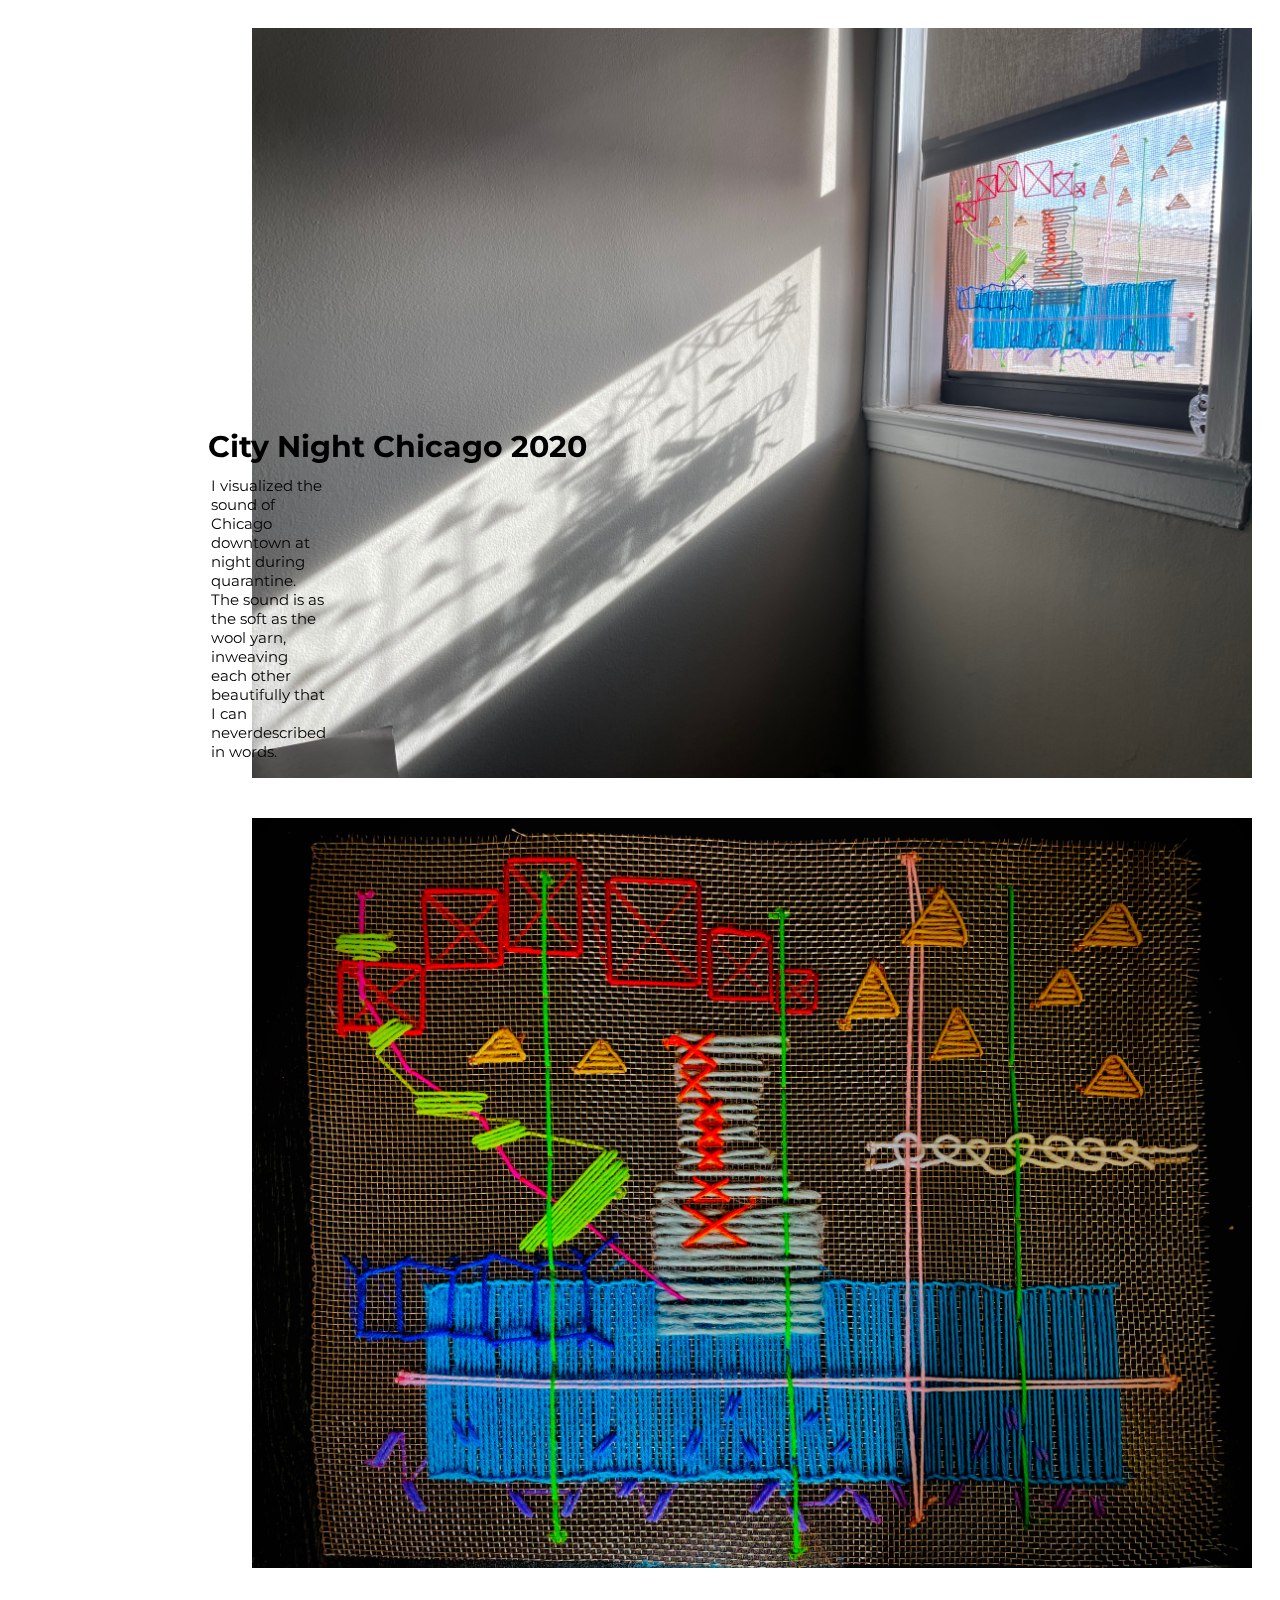
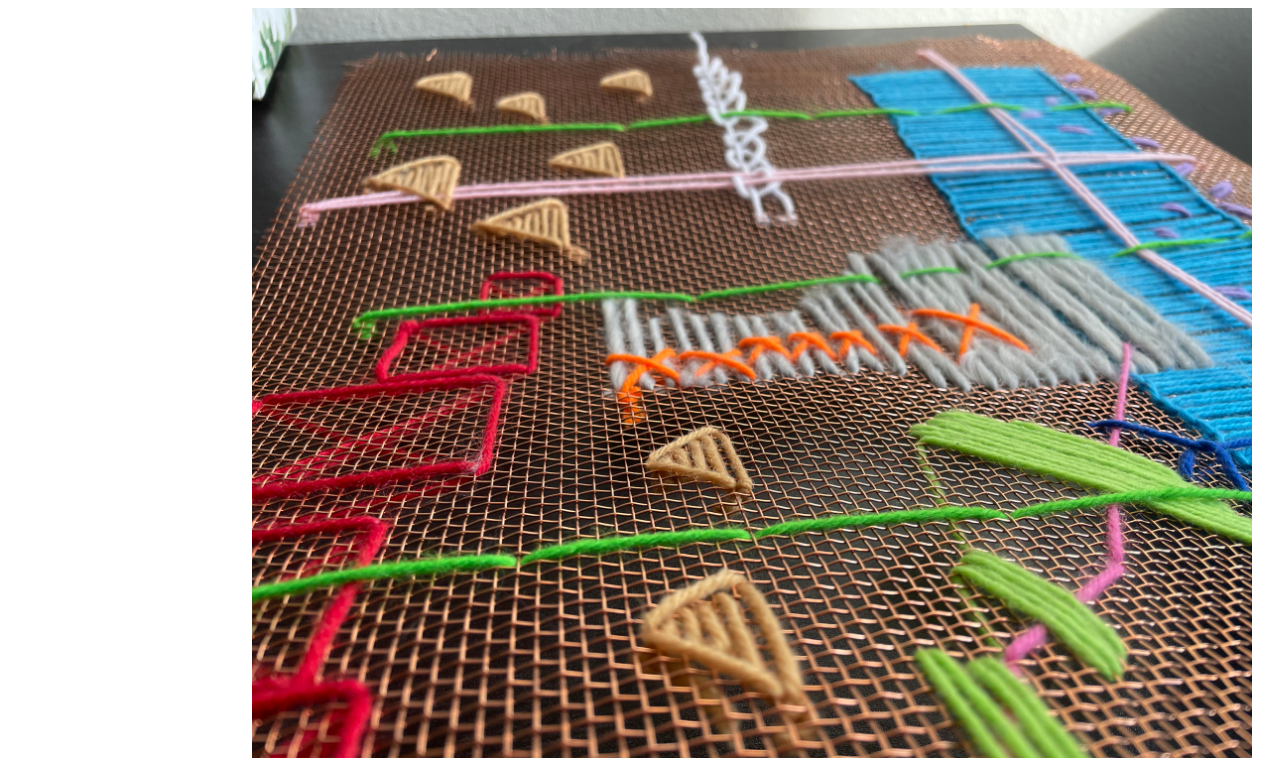
==== fiber.1.html @ bbf3d749 "Add files via upload" ====
<html>
<link rel="preconnect" href="https://fonts.googleapis.com">
<link rel="preconnect" href="https://fonts.gstatic.com" crossorigin>
<link href="https://fonts.googleapis.com/css2?family=Montserrat:wght@500&display=swap" rel="stylesheet">

<left>
<h1>City Night Chicago 2020</h1>
</left>
<p>
  I visualized the sound of Chicago downtown at night during quarantine.
  The sound is as the soft as the wool yarn, inweaving each other beautifully that I can neverdescribed in words.
</p>



<div class="pic1">
  <img src="web material/Fiber/pj2.1.jpg" alt="pj2" width="1000">
</div>

<br>

<div class="pic2">
  <img src="web material/Fiber/pj2.2.jpg" alt="pj2" width="1000">
</div>

<br>

<div class="pic3">
  <img src="web material/Fiber/pj2.3.jpg" alt="pj2" width="1000">
</div>


<head>
<style>
h1{
  font-family: 'Montserrat', sans-serif;
  padding-left: 200;
  padding-right: 40;
  padding-top: 400;
  padding-bottom: 40px;
  font-size: 30px;
  position: fixed;
}

img {
  float: right;
  padding: 20px;
}


p{
  font-family: 'Montserrat', sans-serif;
  font-size: 15px;
  padding-right: 1310px;
  padding-left: 200px;
  padding-top: 450px;
  position: fixed;
  border: 3px solid transparent;
}






</style>
</head>
</html>
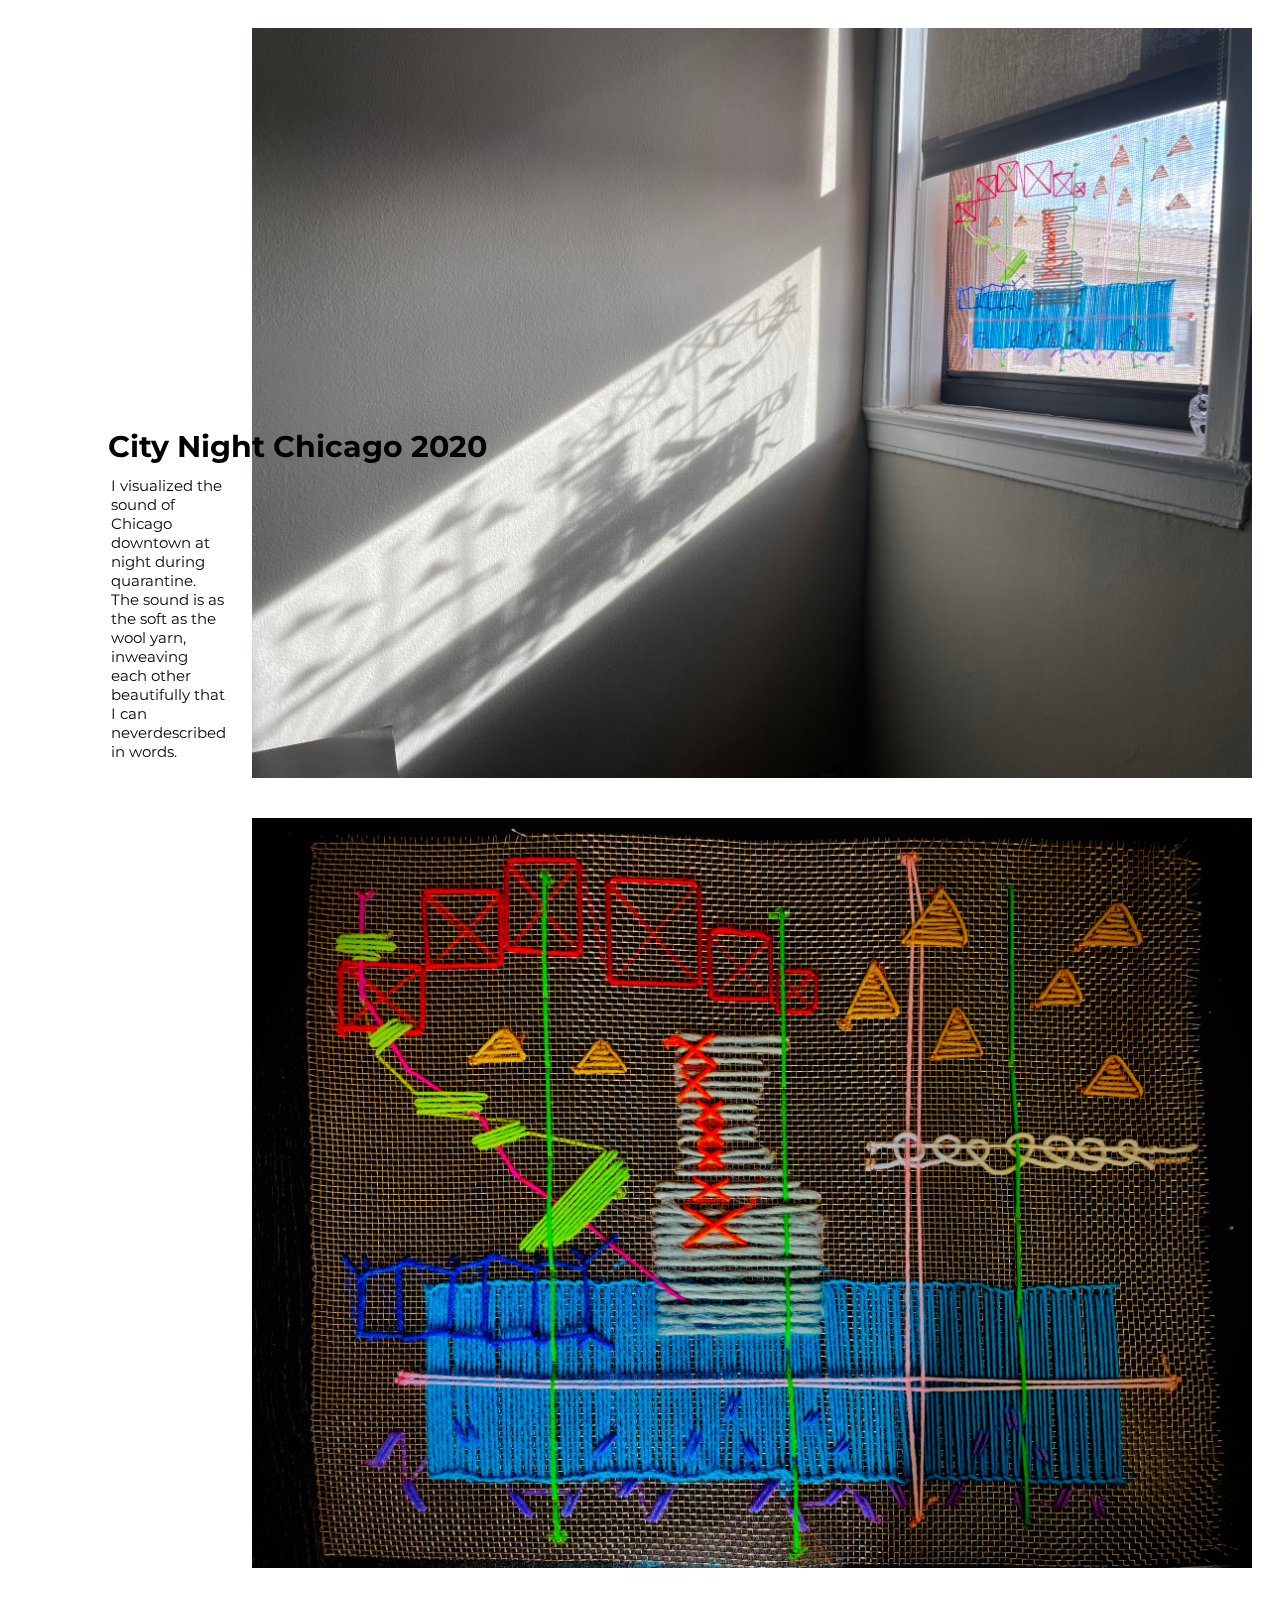
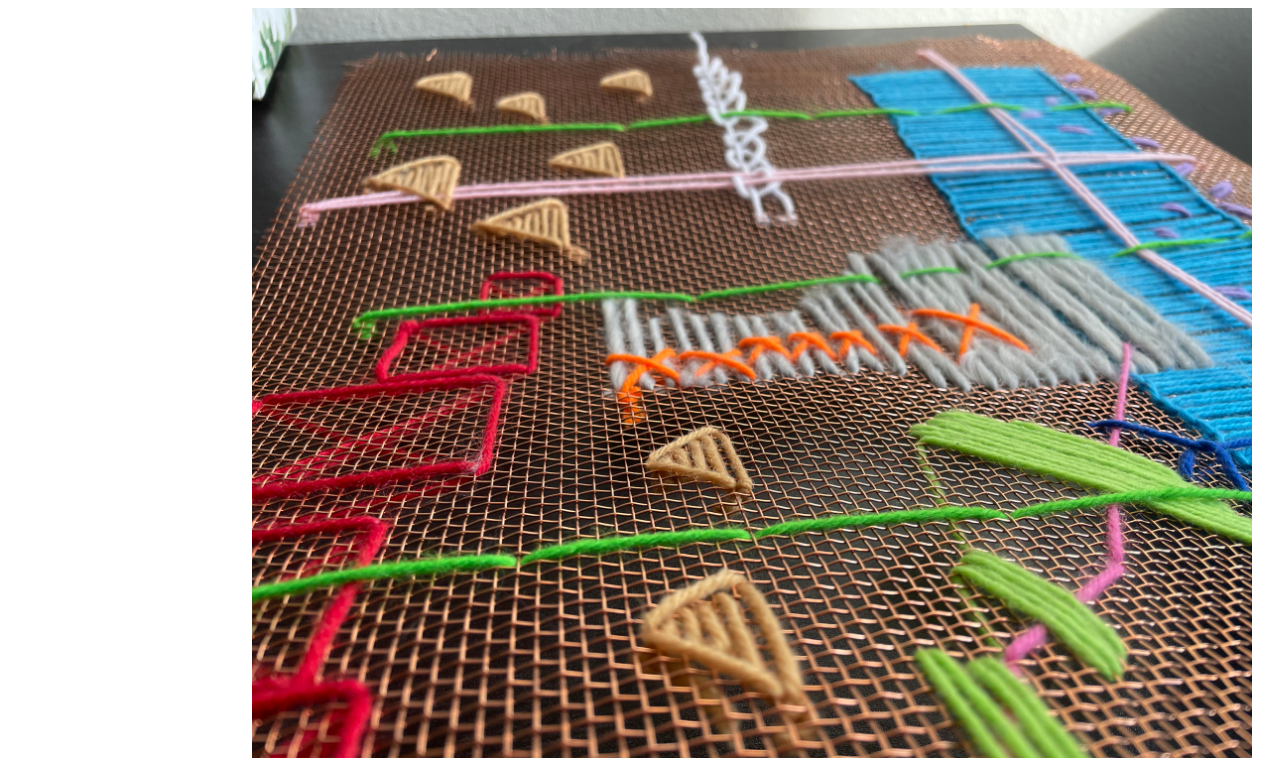
==== commit d70b6a9f: "Update fiber.1.html" ====
--- a/fiber.1.html
+++ b/fiber.1.html
@@ -34,7 +34,7 @@
 <style>
 h1{
   font-family: 'Montserrat', sans-serif;
-  padding-left: 200;
+  padding-left: 100;
   padding-right: 40;
   padding-top: 400;
   padding-bottom: 40px;
@@ -52,7 +52,7 @@
   font-family: 'Montserrat', sans-serif;
   font-size: 15px;
   padding-right: 1310px;
-  padding-left: 200px;
+  padding-left: 100px;
   padding-top: 450px;
   position: fixed;
   border: 3px solid transparent;
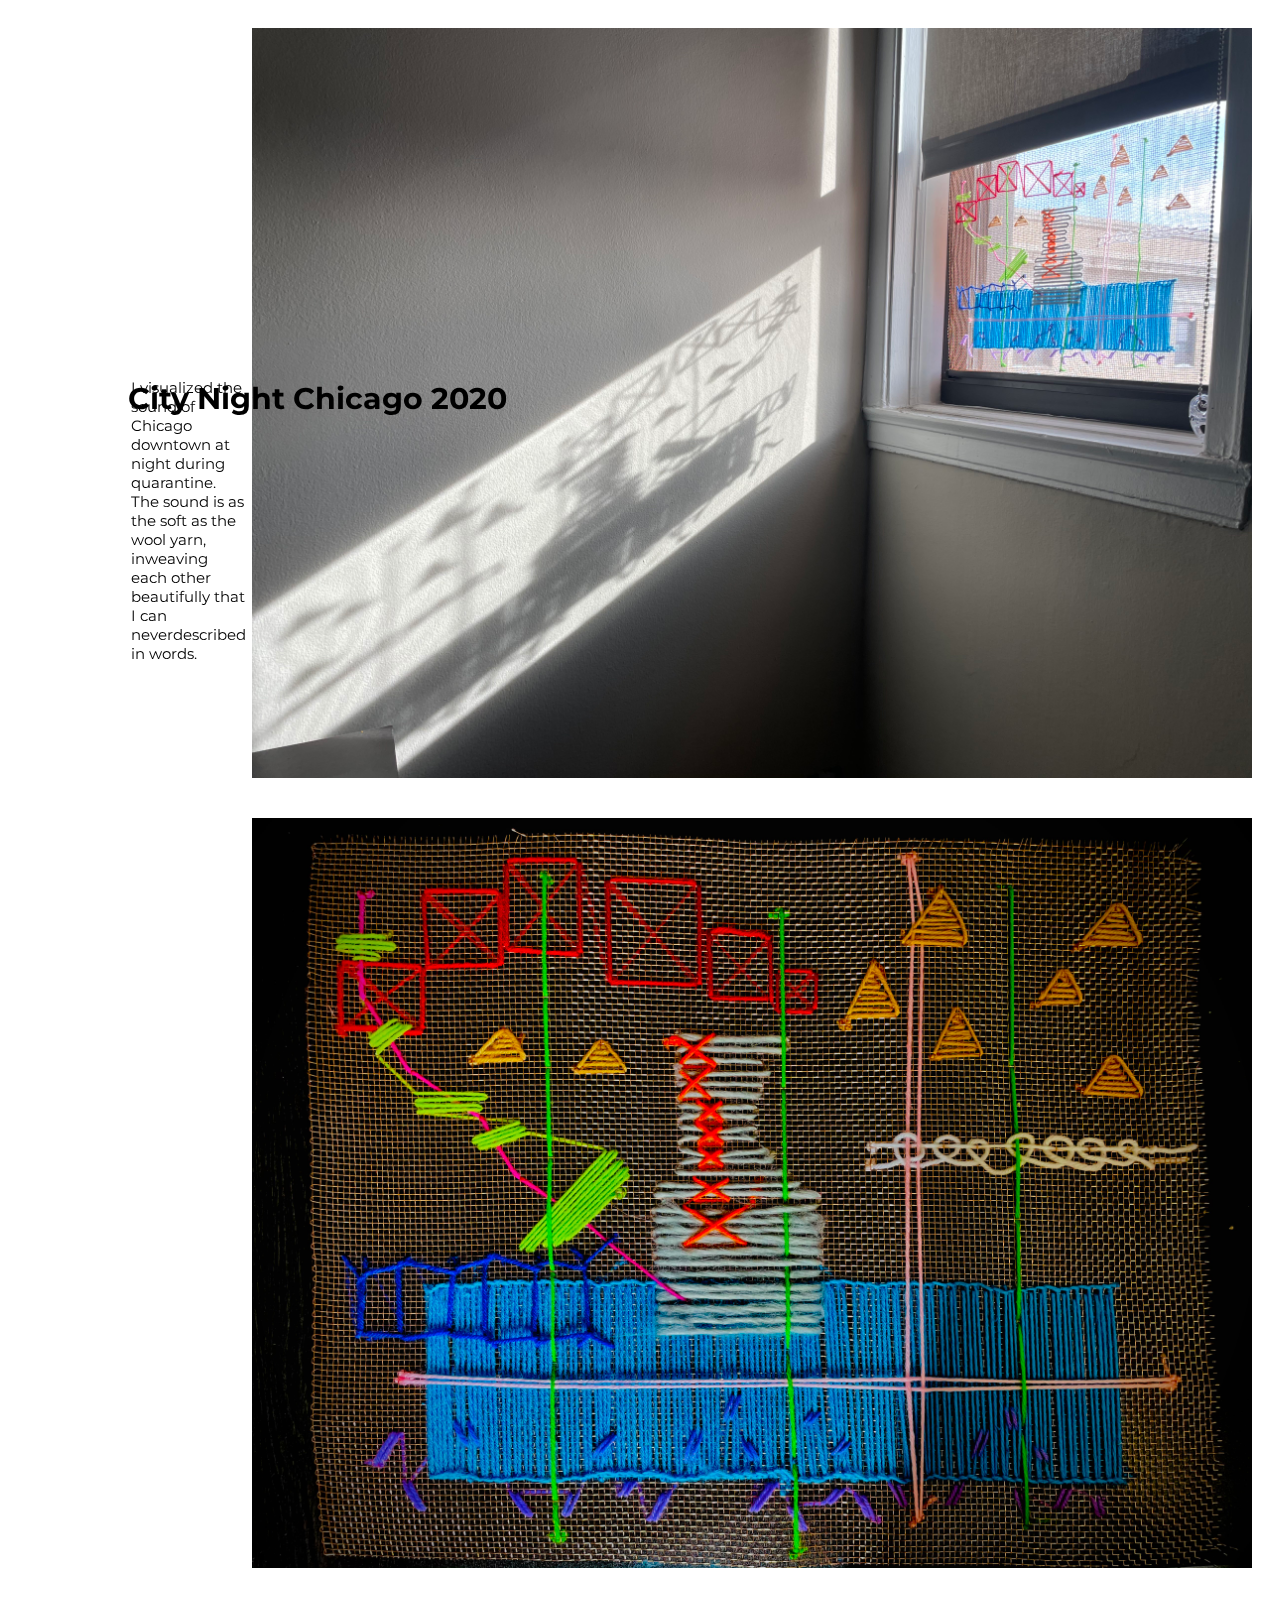
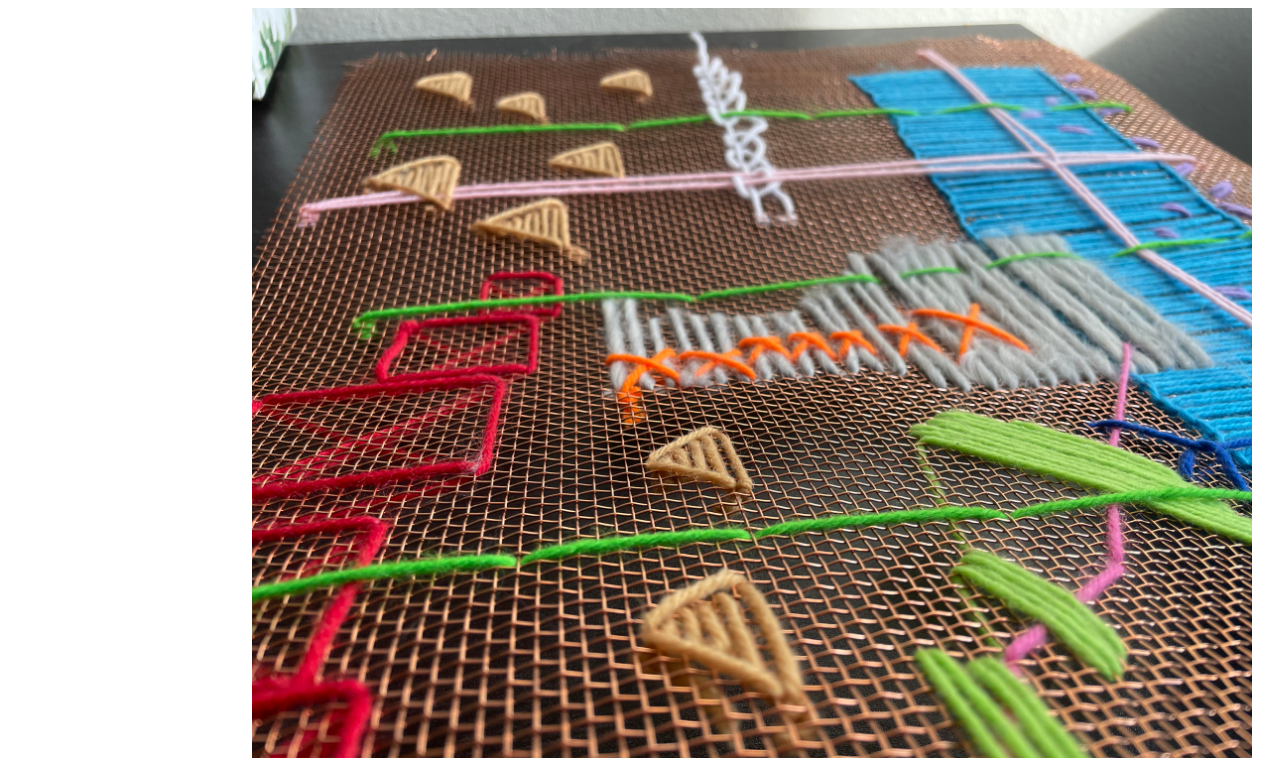
==== commit 34aefae0: "Update fiber.1.html" ====
--- a/fiber.1.html
+++ b/fiber.1.html
@@ -34,9 +34,9 @@
 <style>
 h1{
   font-family: 'Montserrat', sans-serif;
-  padding-left: 100;
+ left: 10%;
   padding-right: 40;
-  padding-top: 400;
+  top: 40%;
   padding-bottom: 40px;
   font-size: 30px;
   position: fixed;
@@ -52,8 +52,8 @@
   font-family: 'Montserrat', sans-serif;
   font-size: 15px;
   padding-right: 1310px;
-  padding-left: 100px;
-  padding-top: 450px;
+  left: 10%;
+  top: 40%;
   position: fixed;
   border: 3px solid transparent;
 }
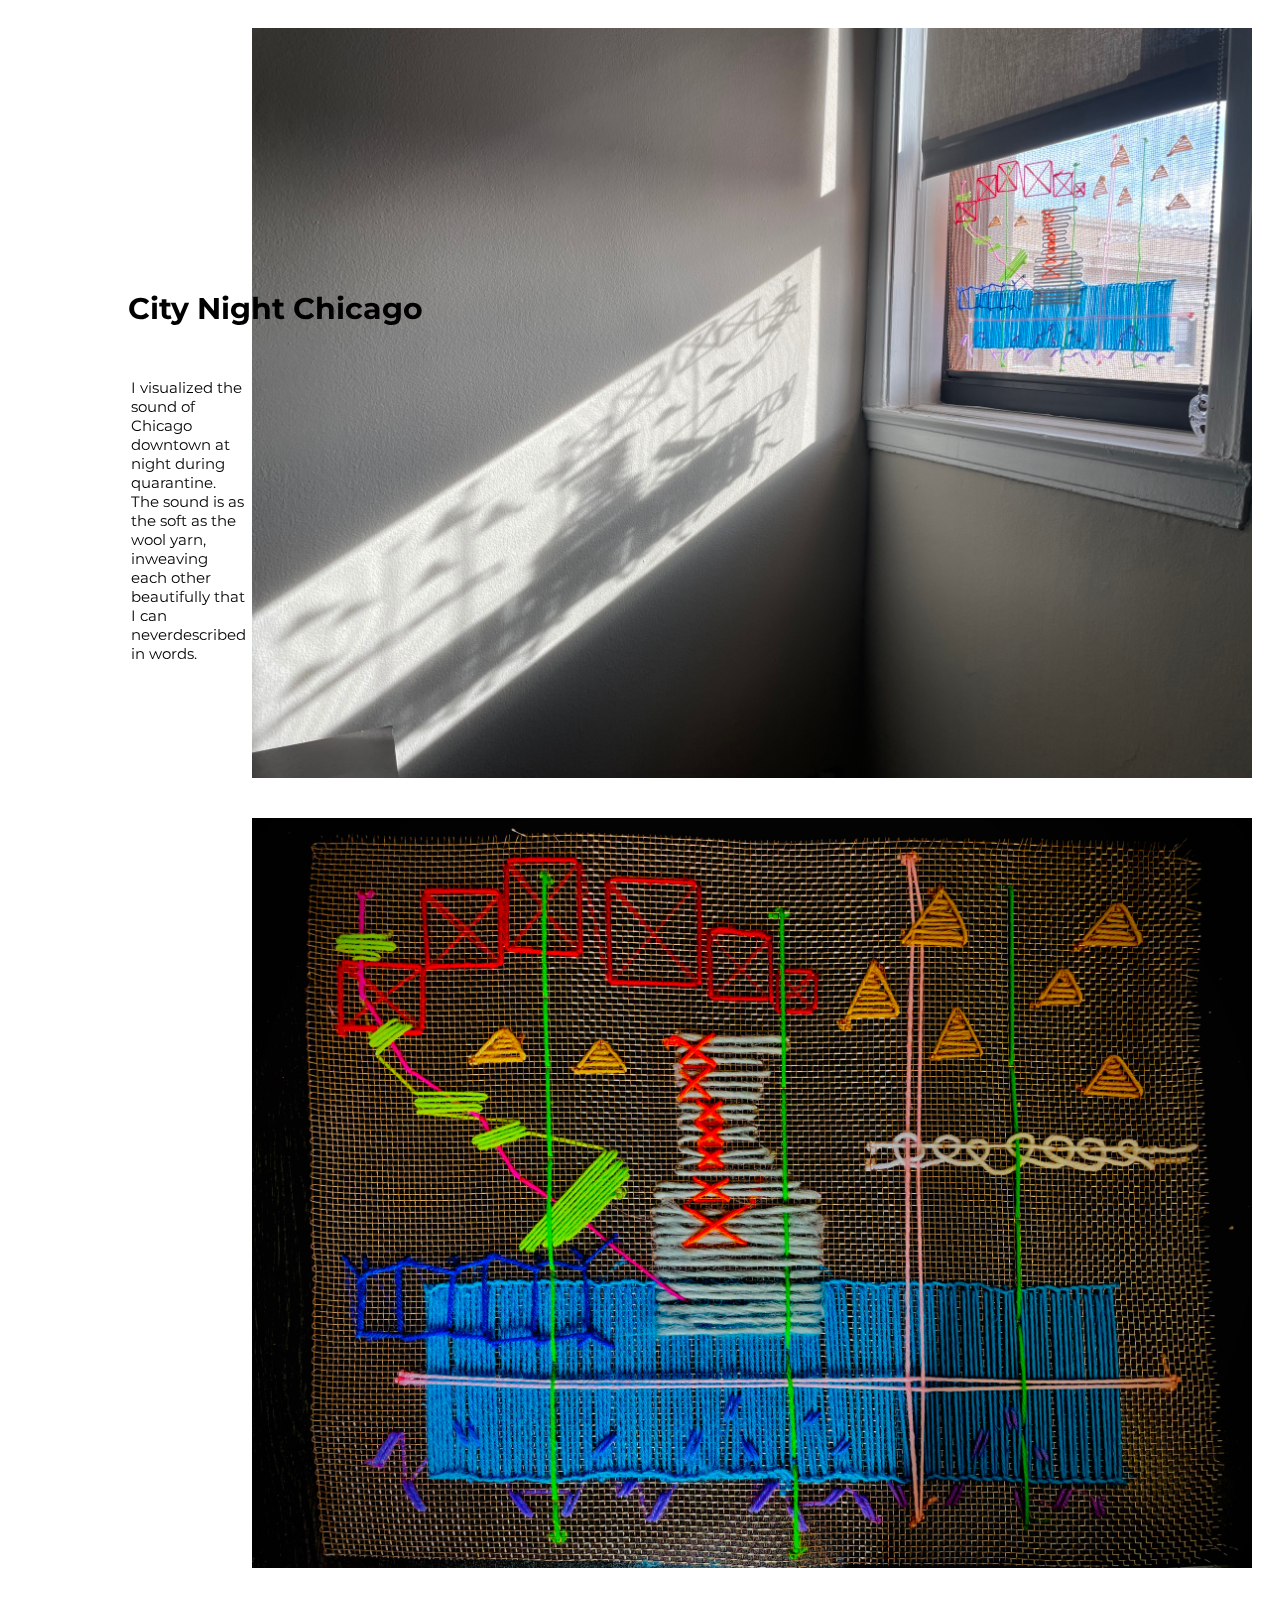
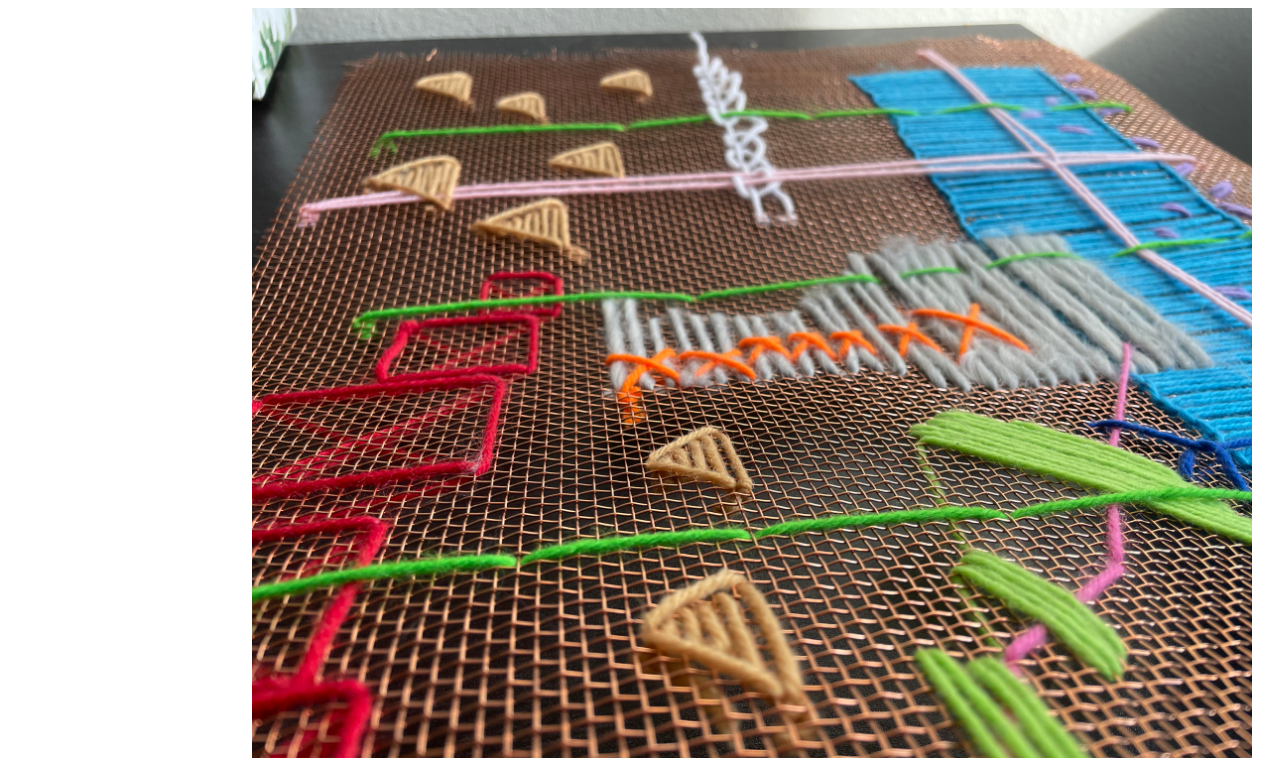
==== commit 99c5a353: "Update fiber.1.html" ====
--- a/fiber.1.html
+++ b/fiber.1.html
@@ -4,7 +4,7 @@
 <link href="https://fonts.googleapis.com/css2?family=Montserrat:wght@500&display=swap" rel="stylesheet">
 
 <left>
-<h1>City Night Chicago 2020</h1>
+<h1>City Night Chicago</h1>
 </left>
 <p>
   I visualized the sound of Chicago downtown at night during quarantine.
@@ -36,7 +36,7 @@
   font-family: 'Montserrat', sans-serif;
  left: 10%;
   padding-right: 40;
-  top: 40%;
+  top: 30%;
   padding-bottom: 40px;
   font-size: 30px;
   position: fixed;
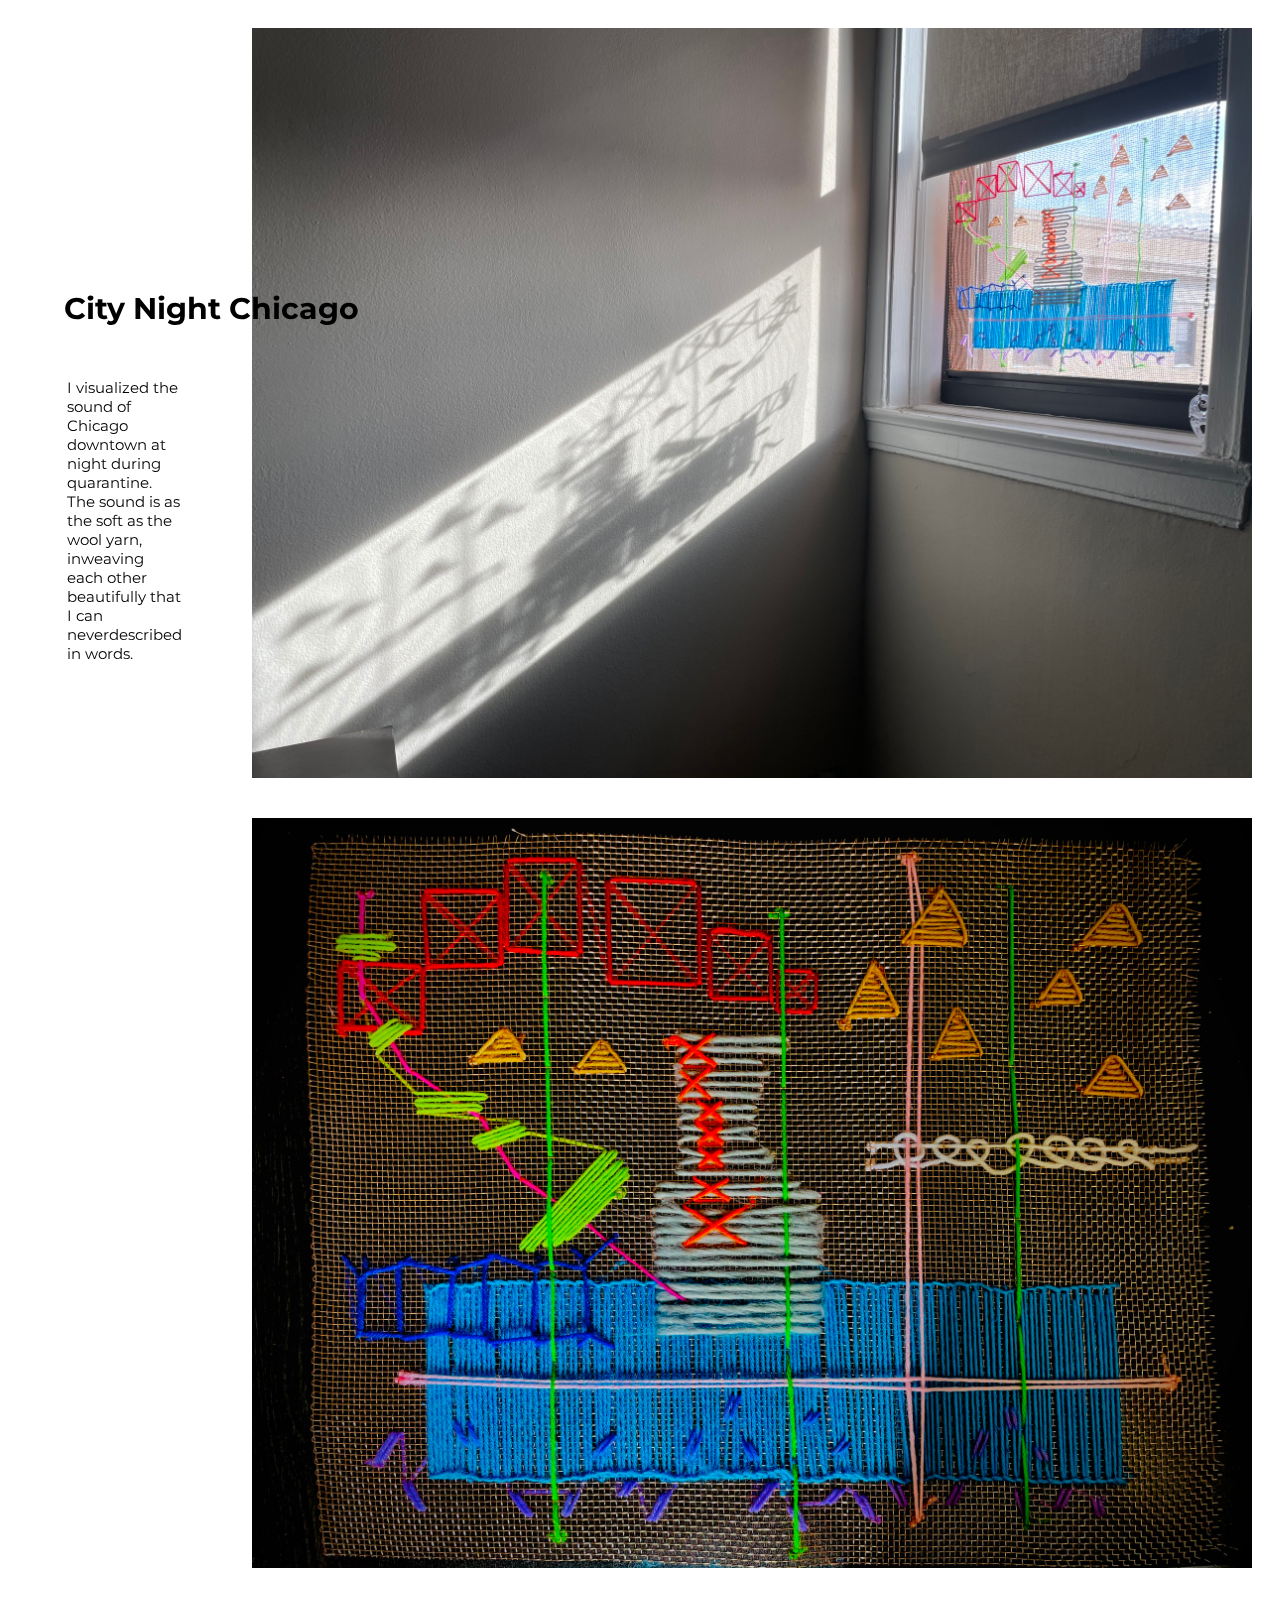
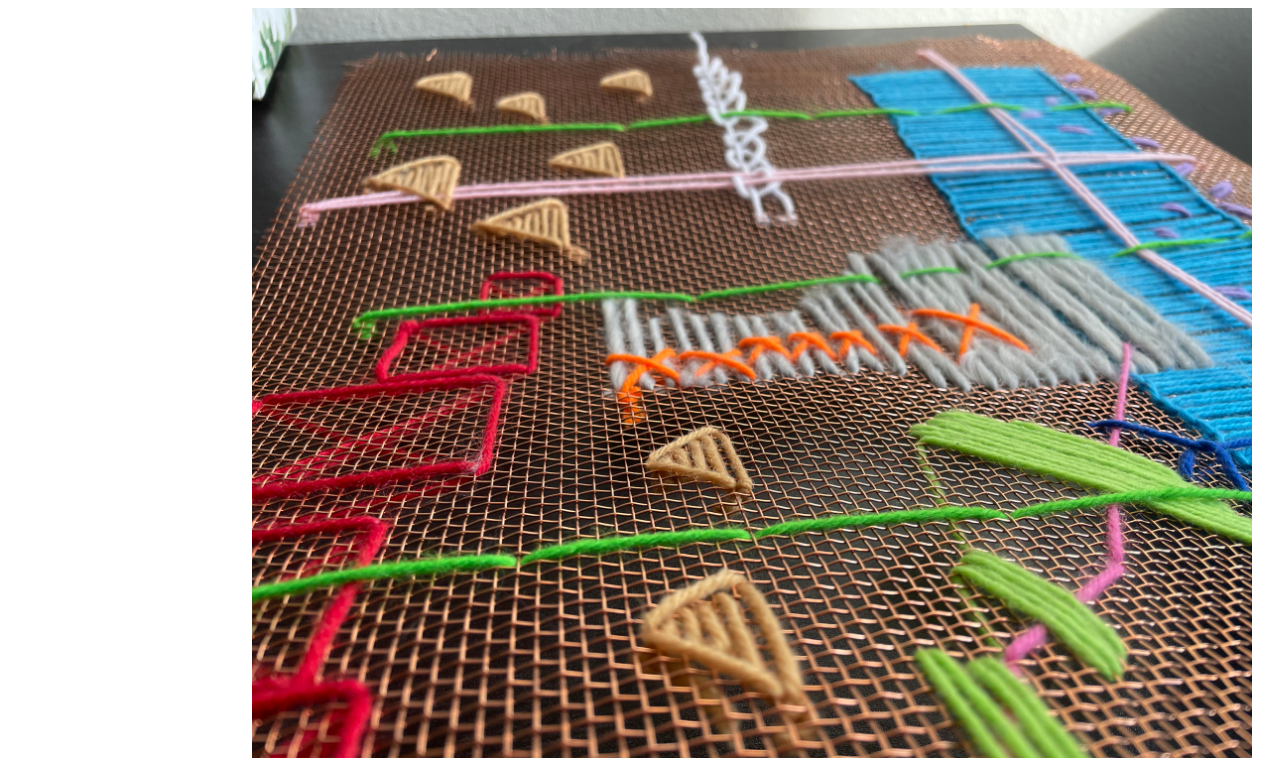
==== commit 8645d91e: "Update fiber.1.html" ====
--- a/fiber.1.html
+++ b/fiber.1.html
@@ -34,7 +34,7 @@
 <style>
 h1{
   font-family: 'Montserrat', sans-serif;
- left: 10%;
+ left: 5%;
   padding-right: 40;
   top: 30%;
   padding-bottom: 40px;
@@ -52,7 +52,7 @@
   font-family: 'Montserrat', sans-serif;
   font-size: 15px;
   padding-right: 1310px;
-  left: 10%;
+  left: 5%;
   top: 40%;
   position: fixed;
   border: 3px solid transparent;
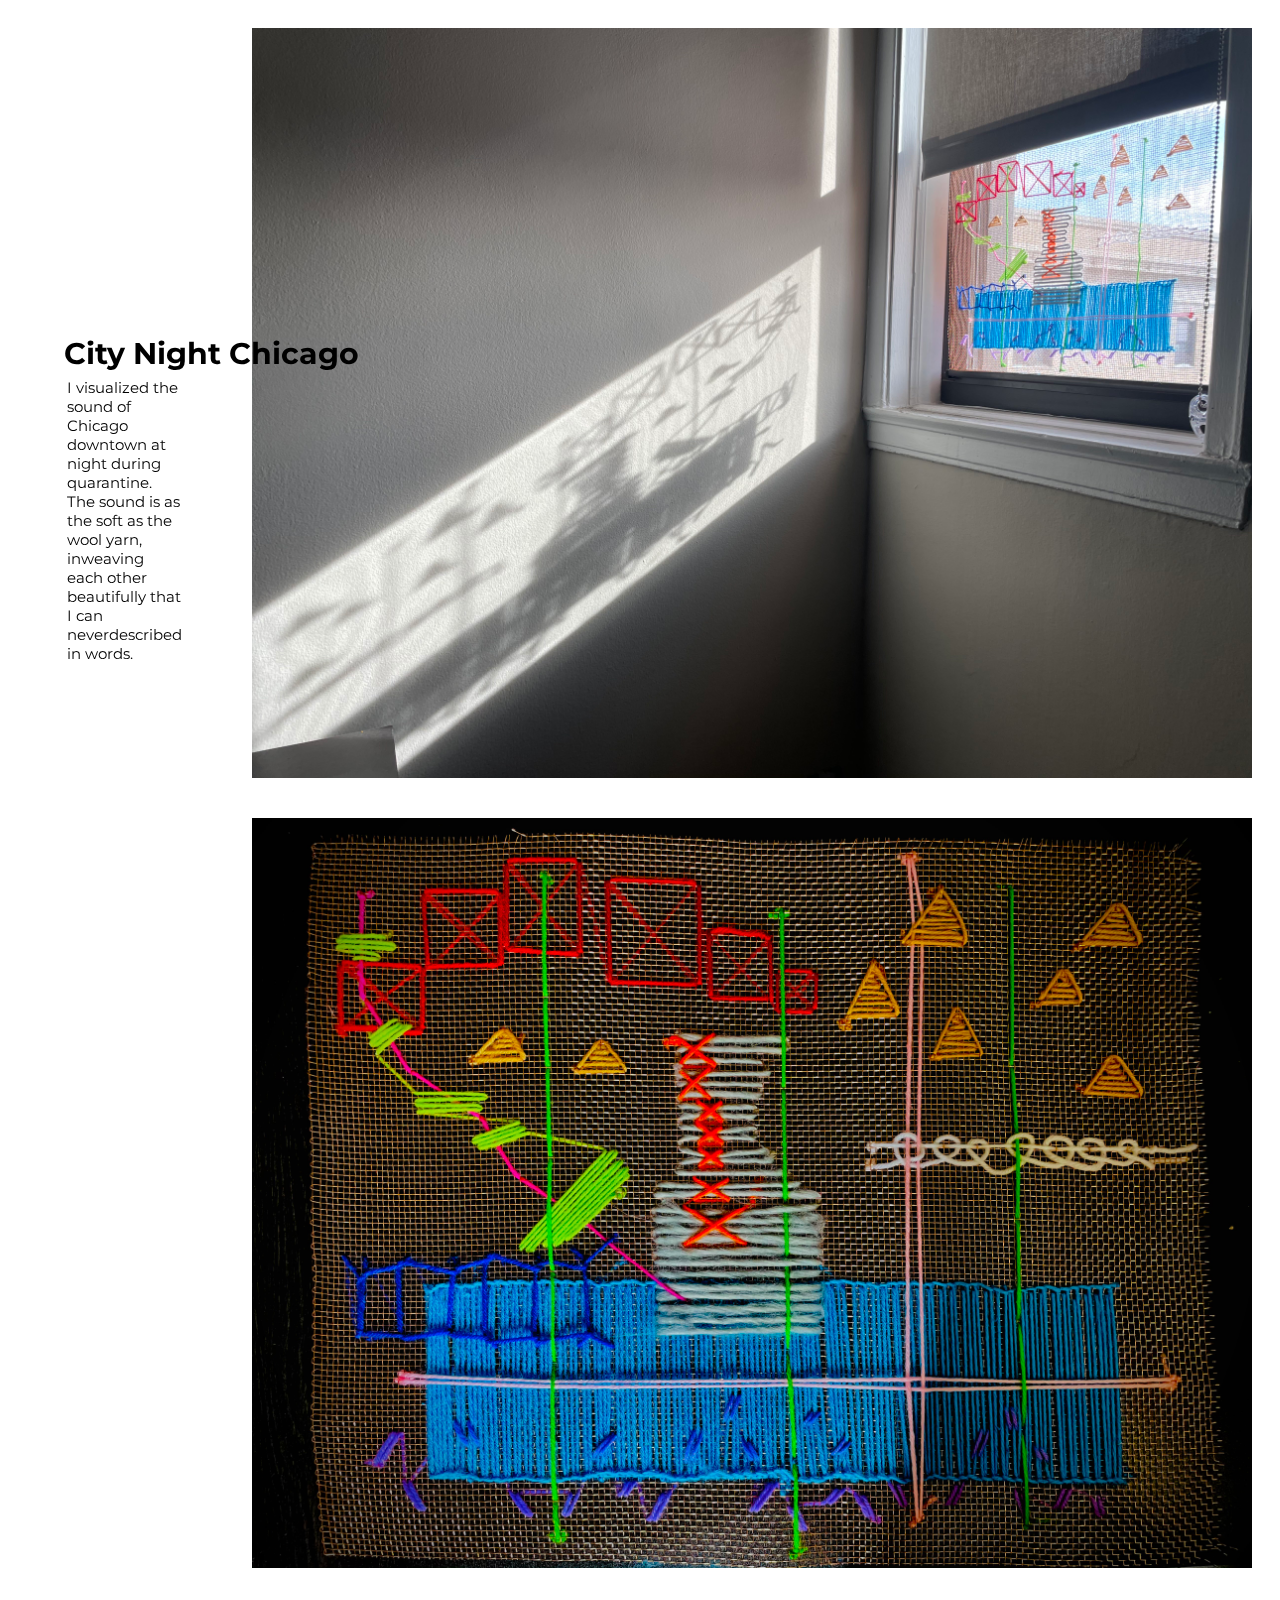
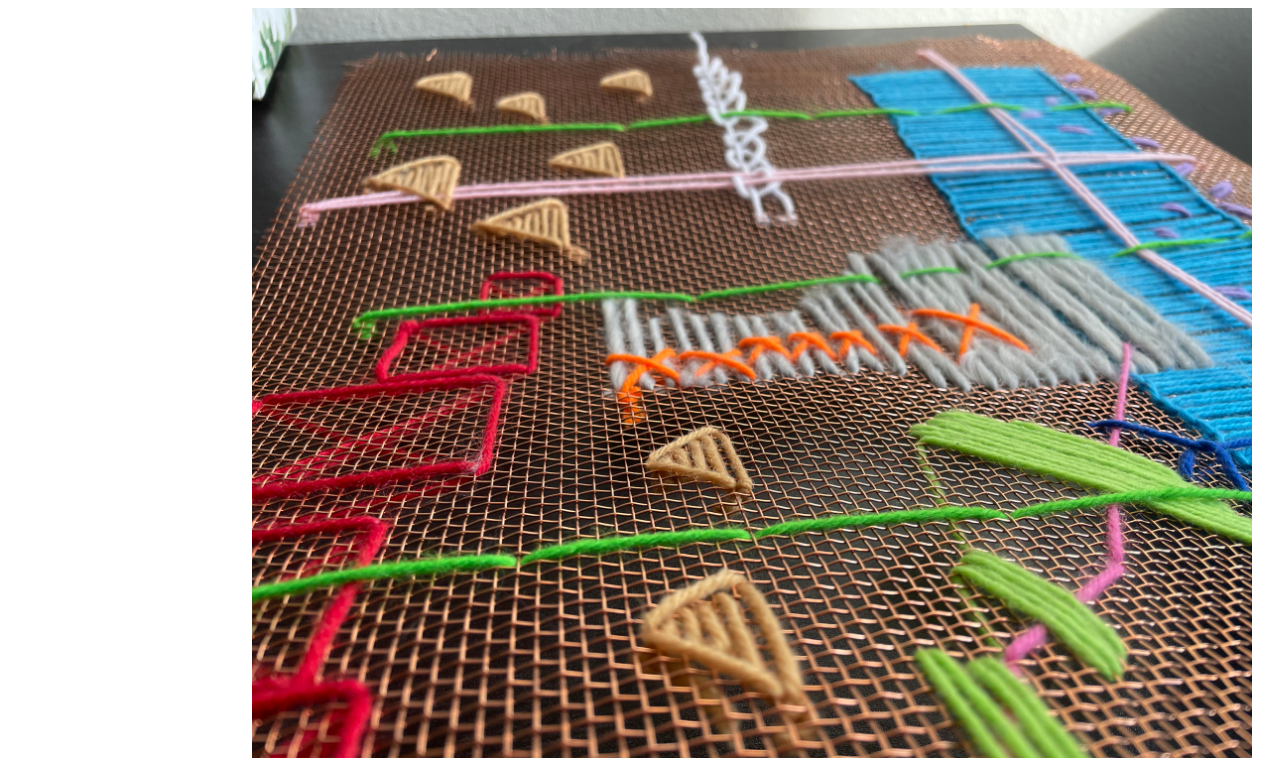
==== commit 98439625: "Update fiber.1.html" ====
--- a/fiber.1.html
+++ b/fiber.1.html
@@ -36,7 +36,7 @@
   font-family: 'Montserrat', sans-serif;
  left: 5%;
   padding-right: 40;
-  top: 30%;
+  top: 35%;
   padding-bottom: 40px;
   font-size: 30px;
   position: fixed;
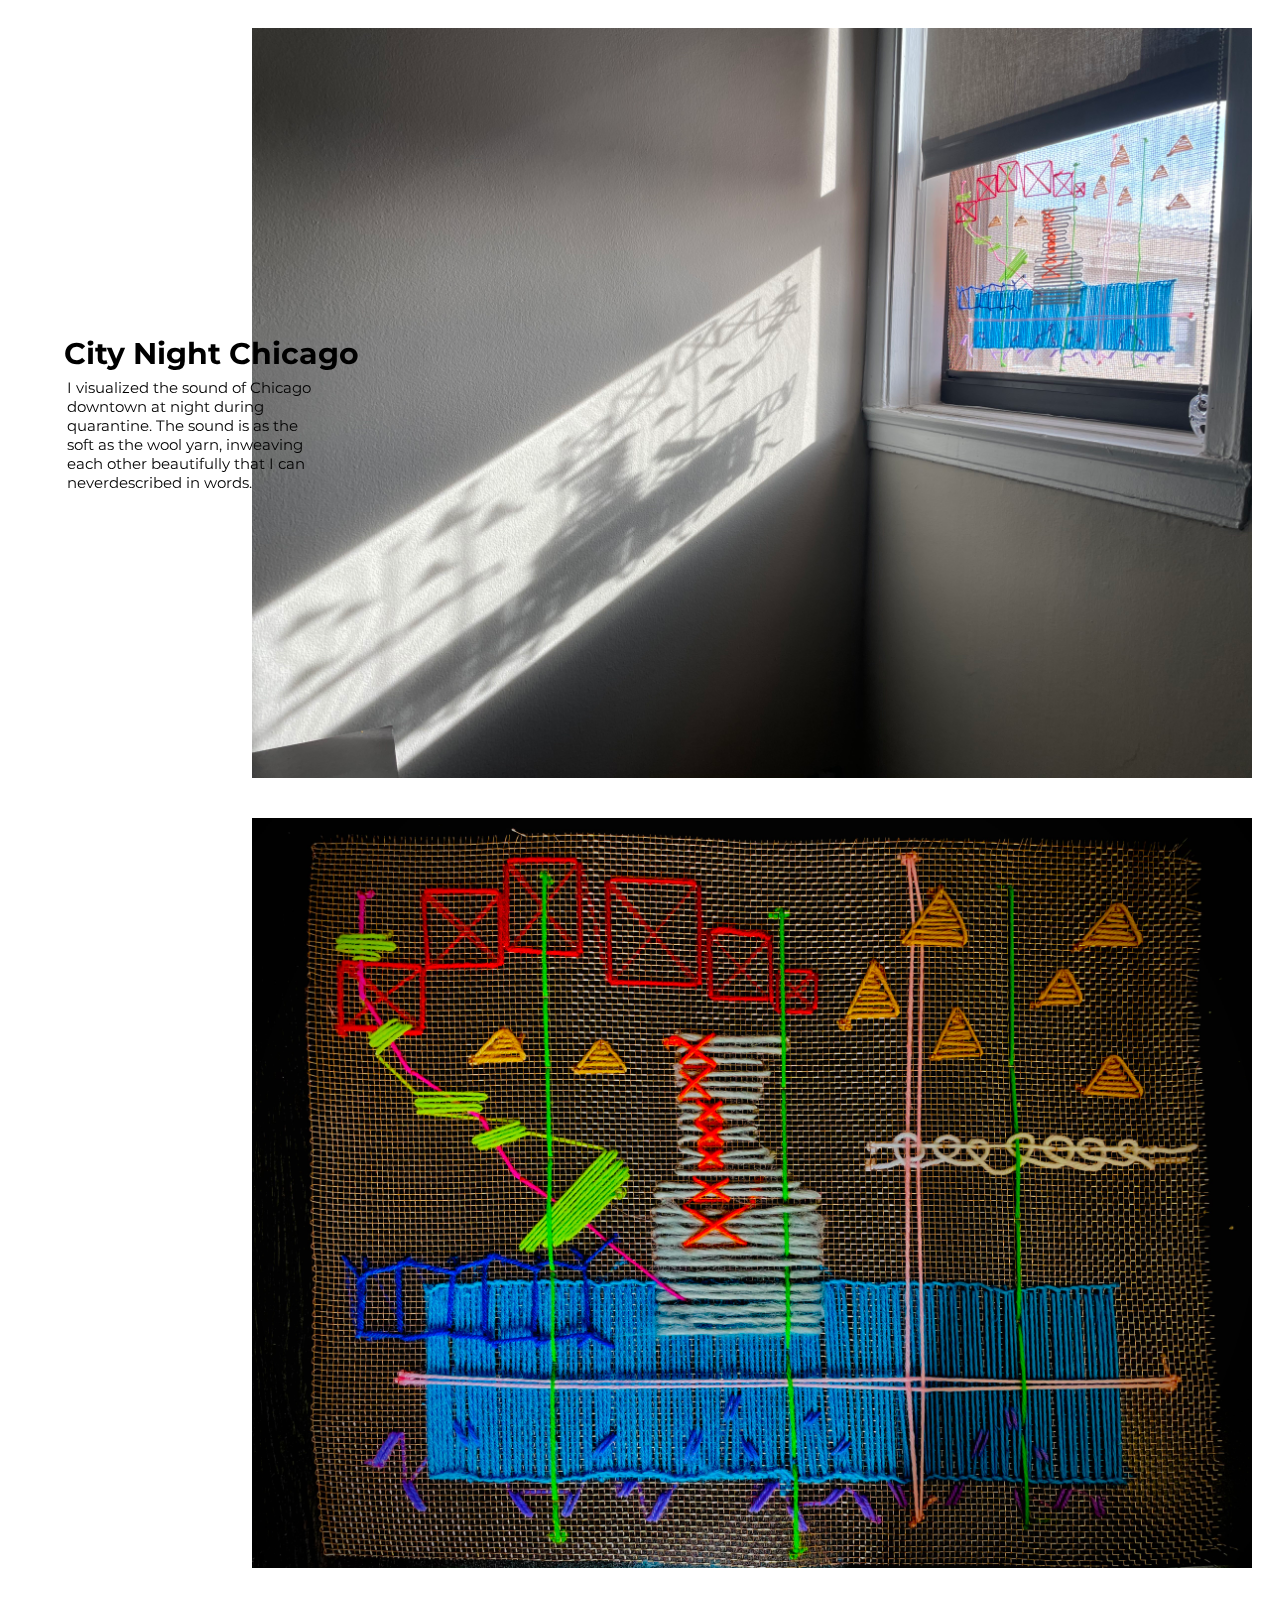
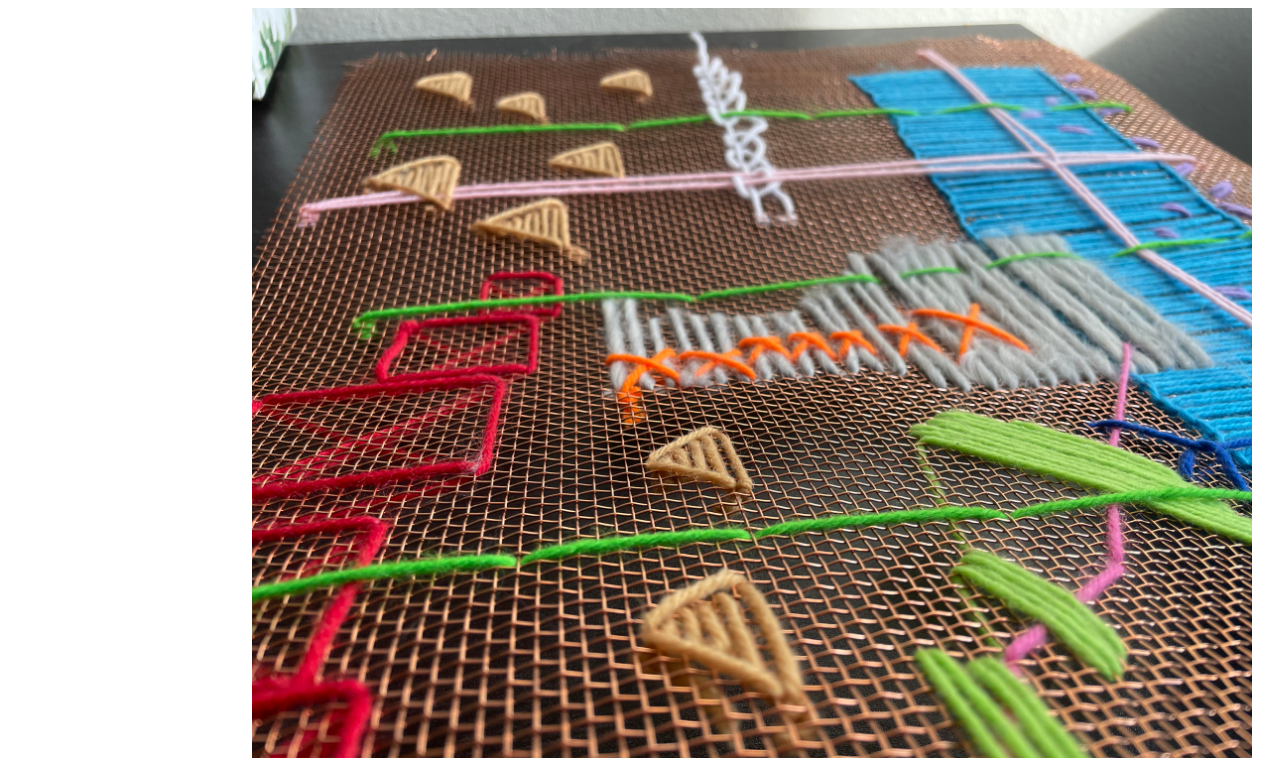
==== commit 426969a3: "Update fiber.1.html" ====
--- a/fiber.1.html
+++ b/fiber.1.html
@@ -35,7 +35,6 @@
 h1{
   font-family: 'Montserrat', sans-serif;
  left: 5%;
-  padding-right: 40;
   top: 35%;
   padding-bottom: 40px;
   font-size: 30px;
@@ -51,7 +50,7 @@
 p{
   font-family: 'Montserrat', sans-serif;
   font-size: 15px;
-  padding-right: 1310px;
+  right: 75%;
   left: 5%;
   top: 40%;
   position: fixed;
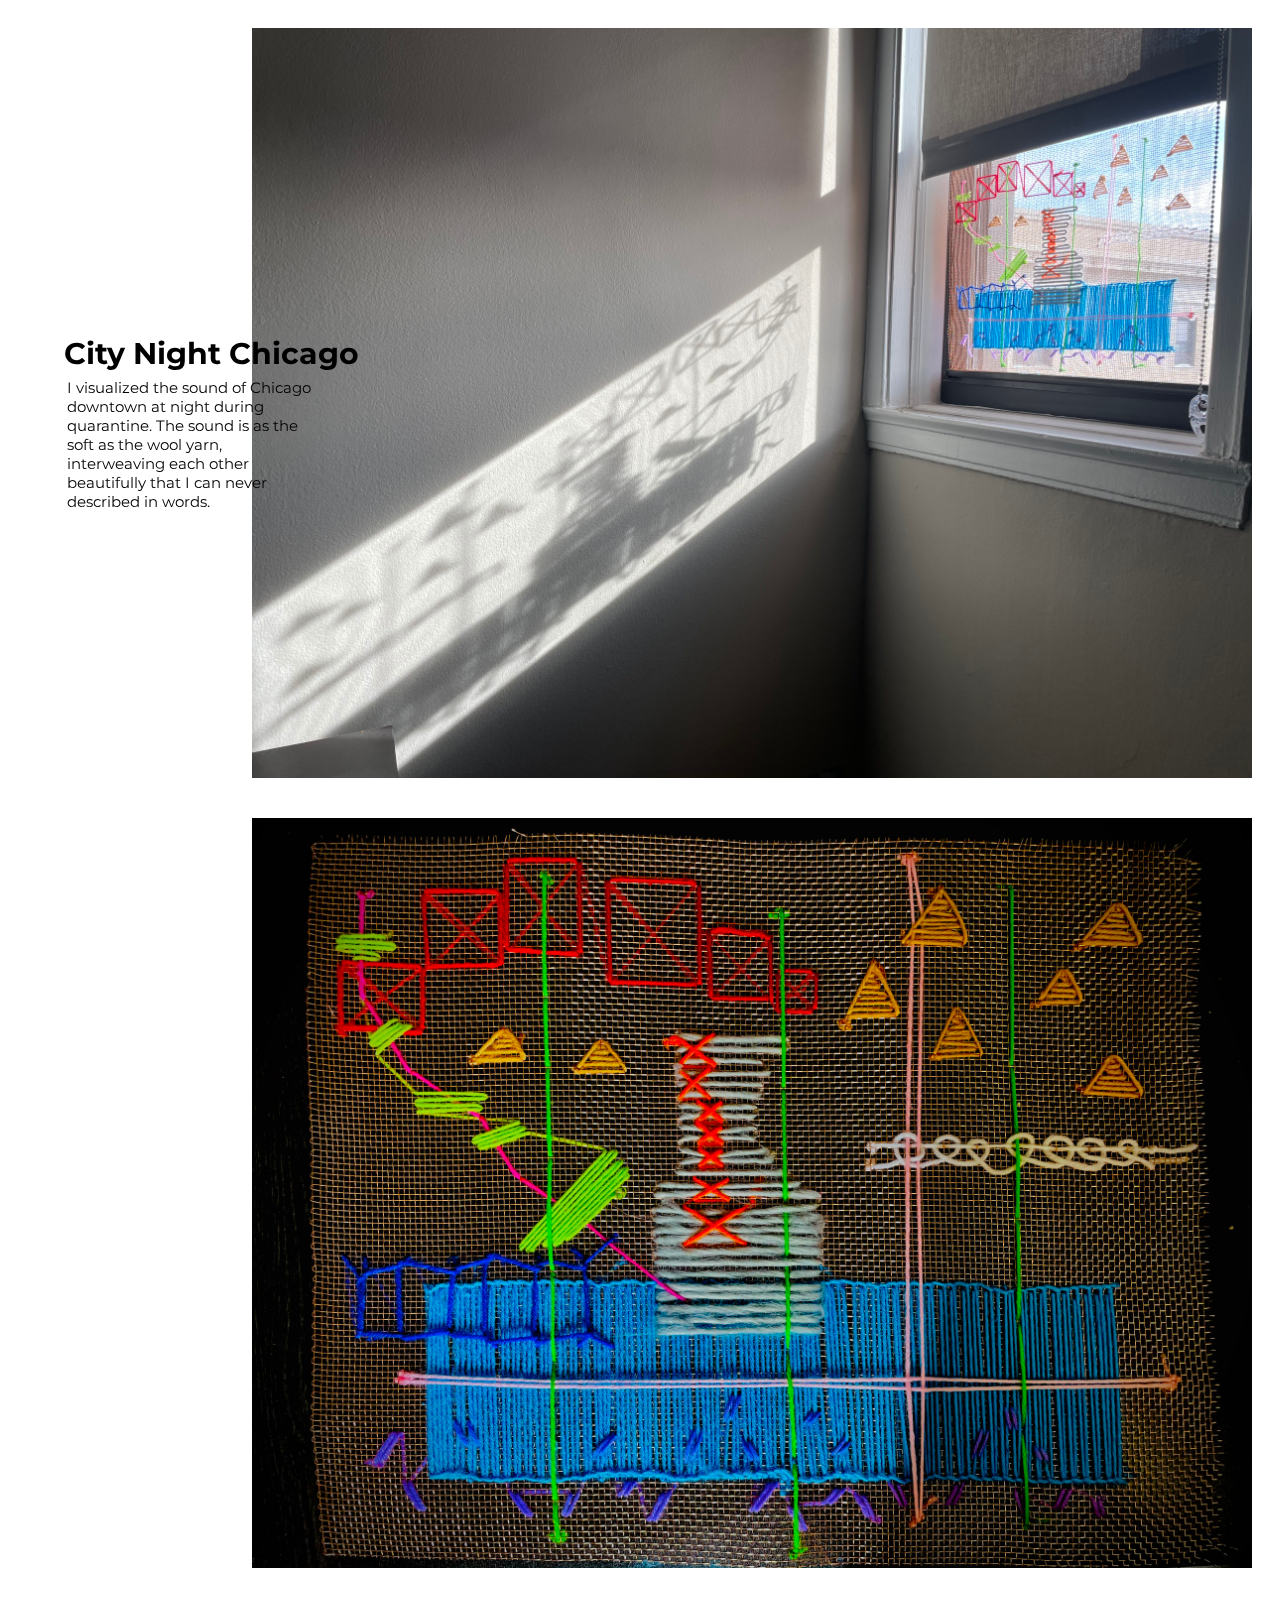
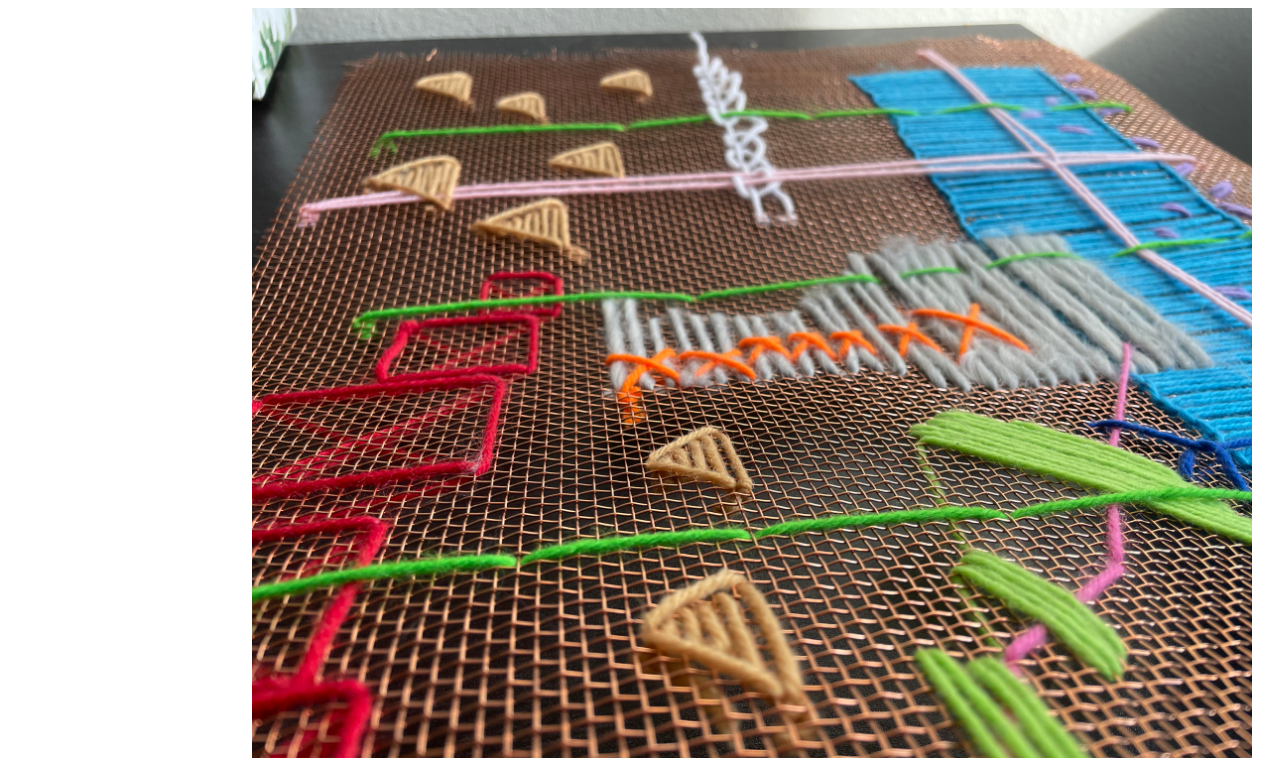
==== commit a9c9ca94: "Update fiber.1.html" ====
--- a/fiber.1.html
+++ b/fiber.1.html
@@ -8,7 +8,7 @@
 </left>
 <p>
   I visualized the sound of Chicago downtown at night during quarantine.
-  The sound is as the soft as the wool yarn, inweaving each other beautifully that I can neverdescribed in words.
+  The sound is as the soft as the wool yarn, interweaving each other beautifully that I can never described in words.
 </p>
 
 
